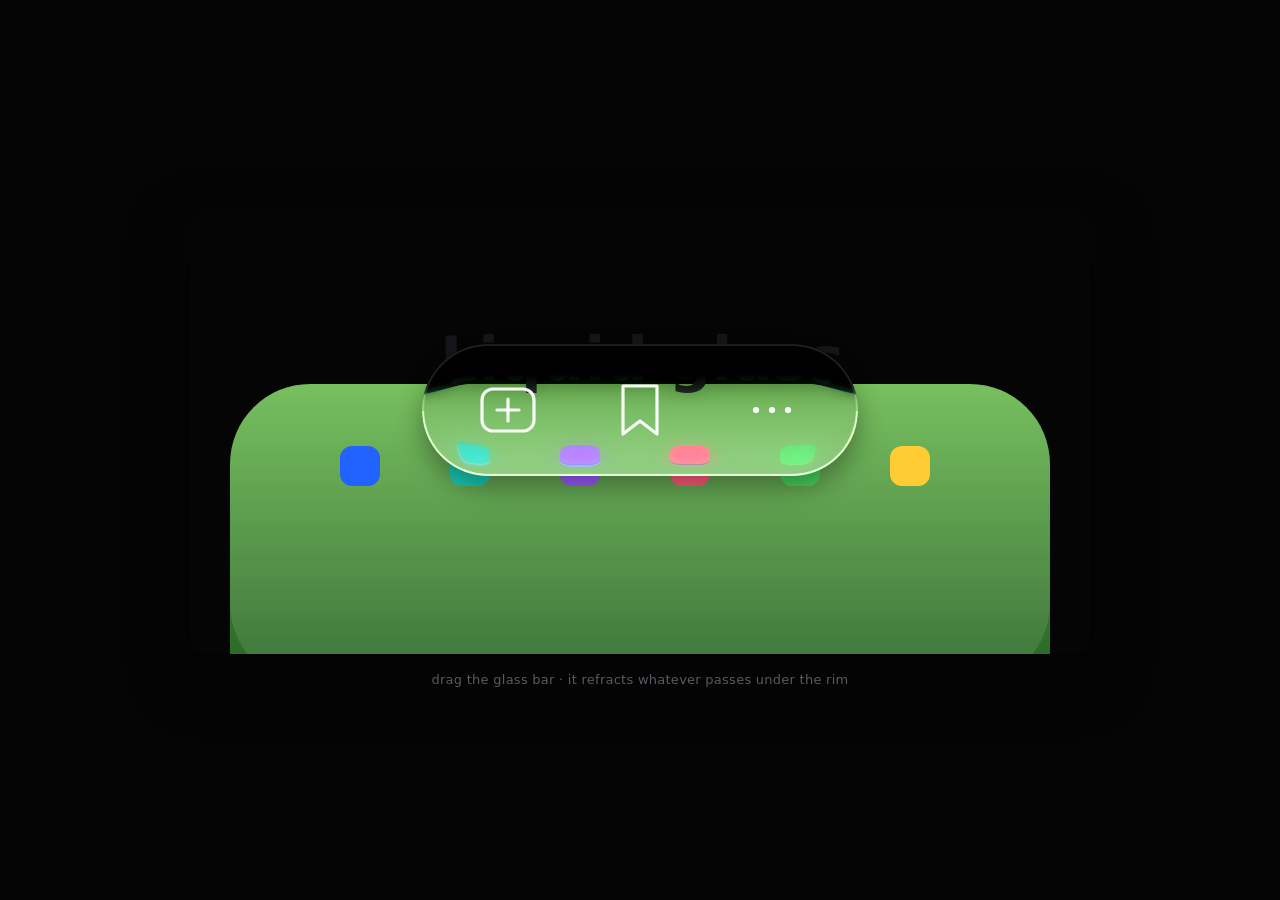
==== liquid-glass/toolbar-refract.html @ 43bfb882 "Add web liquid-glass pill with real EDGE refraction Since CC Glass isn't available in the user's AE," ====
<!DOCTYPE html>
<html lang="en">
<head>
<meta charset="UTF-8">
<meta name="viewport" content="width=device-width, initial-scale=1.0">
<title>Liquid Glass — edge refraction</title>
<style>
  html,body{margin:0;height:100%;background:#050505;display:grid;place-items:center;
    font-family:-apple-system,"SF Pro Display",system-ui,sans-serif;}
  .wrap{text-align:center}
  canvas{max-width:96vw;height:auto;border-radius:14px;cursor:grab;touch-action:none;
    box-shadow:0 20px 60px rgba(0,0,0,.5)}
  canvas:active{cursor:grabbing}
  .hint{color:#5a5a62;font-size:13px;margin-top:14px;letter-spacing:.02em}
</style>
</head>
<body>
  <div class="wrap">
    <canvas id="c" width="900" height="440"></canvas>
    <div class="hint">drag the glass bar &middot; it refracts whatever passes under the rim</div>
  </div>

  <script src="glass.js"></script>
  <script>
  const W = 900, H = 440;
  const canvas = document.getElementById('c');
  const ctx = canvas.getContext('2d');

  // ---- background scene (drawn once) ----
  const bgCanvas = document.createElement('canvas'); bgCanvas.width = W; bgCanvas.height = H;
  const b = bgCanvas.getContext('2d');
  function roundRect(c,x,y,w,h,r){c.beginPath();c.moveTo(x+r,y);c.arcTo(x+w,y,x+w,y+h,r);
    c.arcTo(x+w,y+h,x,y+h,r);c.arcTo(x,y+h,x,y,r);c.arcTo(x,y,x+w,y,r);c.closePath();}
  function drawScene(){
    b.fillStyle='#050505'; b.fillRect(0,0,W,H);
    // green card
    const g=b.createLinearGradient(0,150,0,H); g.addColorStop(0,'#6cbd4f'); g.addColorStop(1,'#2c6b27');
    b.fillStyle=g; roundRect(b,40,170,820,500,80); b.fill();
    b.fillStyle='rgba(255,255,255,.10)'; roundRect(b,40,170,820,300,80); b.fill();
    // wordmark + chips (stuff to refract)
    b.fillStyle='#15151a'; b.font='800 60px -apple-system,system-ui,sans-serif'; b.textBaseline='middle';
    b.fillText('Liquid glass', 250, 150);
    const chips=['#2262ff','#18c8b4','#9a5aff','#ff5a78','#46d25a','#ffcc33'];
    chips.forEach((c,i)=>{b.fillStyle=c;roundRect(b,150+i*110,232,40,40,12);b.fill();});
  }
  drawScene();
  const bgData = b.getImageData(0,0,W,H).data;

  // ---- one-time blur for the frost ----
  function boxBlur(src,radius,passes){
    let cur=Float64Array.from(src);
    const idx=(x,y)=>(y*W+x)*4, cl=(v,a,z)=>v<a?a:v>z?z:v;
    for(let p=0;p<passes;p++){const tmp=new Float64Array(cur.length),o=new Float64Array(cur.length);
      for(let y=0;y<H;y++)for(let c=0;c<4;c++){let acc=0;const n=radius*2+1;for(let x=-radius;x<=radius;x++)acc+=cur[idx(cl(x,0,W-1),y)+c];
        for(let x=0;x<W;x++){tmp[idx(x,y)+c]=acc/n;acc+=cur[idx(cl(x+radius+1,0,W-1),y)+c]-cur[idx(cl(x-radius,0,W-1),y)+c];}}
      for(let x=0;x<W;x++)for(let c=0;c<4;c++){let acc=0;const n=radius*2+1;for(let y=-radius;y<=radius;y++)acc+=tmp[idx(x,cl(y,0,H-1))+c];
        for(let y=0;y<H;y++){o[idx(x,y)+c]=acc/n;acc+=tmp[idx(x,cl(y+radius+1,0,H-1))+c]-tmp[idx(x,cl(y-radius,0,H-1))+c];}}cur=o;}
    const out=new Uint8ClampedArray(cur.length); for(let i=0;i<cur.length;i++)out[i]=cur[i]; return out;
  }
  const blurred = boxBlur(bgData, 9, 3);

  // ---- glass state ----
  const cap = {cx:450, cy:196, w:436, h:132, r:66};
  const outImg = ctx.createImageData(W,H);
  const tmp = document.createElement('canvas'); tmp.width=W; tmp.height=H; const tctx=tmp.getContext('2d');

  function drawIcons(cx,cy){
    ctx.save(); ctx.strokeStyle='rgba(255,255,255,.95)'; ctx.fillStyle='rgba(255,255,255,.95)';
    ctx.lineWidth=3.2; ctx.lineCap='round'; ctx.lineJoin='round';
    const X=[cx-132,cx,cx+132];
    // add
    roundRect(ctx,X[0]-26,cy-21,52,42,11); ctx.stroke();
    ctx.beginPath();ctx.moveTo(X[0]-11,cy);ctx.lineTo(X[0]+11,cy);ctx.moveTo(X[0],cy-11);ctx.lineTo(X[0],cy+11);ctx.stroke();
    // bookmark
    ctx.beginPath();ctx.moveTo(X[1]-17,cy-24);ctx.lineTo(X[1]+17,cy-24);ctx.lineTo(X[1]+17,cy+24);
    ctx.lineTo(X[1],cy+11);ctx.lineTo(X[1]-17,cy+24);ctx.closePath();ctx.stroke();
    // more
    for(const dx of [-16,0,16]){ctx.beginPath();ctx.arc(X[2]+dx,cy,3.1,0,7);ctx.fill();}
    ctx.restore();
  }

  function frame(){
    ctx.clearRect(0,0,W,H);
    ctx.drawImage(bgCanvas,0,0);
    // drop shadow
    ctx.save(); ctx.filter='blur(12px)'; ctx.fillStyle='rgba(0,0,0,.32)';
    roundRect(ctx,cap.cx-cap.w/2,cap.cy-cap.h/2+12,cap.w,cap.h,cap.r); ctx.fill(); ctx.restore();
    // refraction
    outImg.data.fill(0);
    LiquidGlass.render(bgData, blurred, outImg.data, W, H, cap, {});
    tctx.putImageData(outImg,0,0);
    ctx.drawImage(tmp,0,0);
    // icons on top
    drawIcons(cap.cx,cap.cy);
    requestAnimationFrame(frame);
  }
  requestAnimationFrame(frame);

  // ---- drag ----
  let drag=null;
  function local(e){const r=canvas.getBoundingClientRect();return [ (e.clientX-r.left)*(W/r.width), (e.clientY-r.top)*(H/r.height) ];}
  canvas.addEventListener('pointerdown',e=>{const [x,y]=local(e);
    if(LiquidGlass.rrSDF(x,y,cap.cx,cap.cy,cap.w,cap.h,cap.r)<=2){drag={ox:x-cap.cx,oy:y-cap.cy};canvas.setPointerCapture(e.pointerId);}});
  canvas.addEventListener('pointermove',e=>{if(!drag)return;const [x,y]=local(e);
    cap.cx=Math.max(cap.w/2,Math.min(W-cap.w/2,x-drag.ox)); cap.cy=Math.max(cap.h/2,Math.min(H-cap.h/2,y-drag.oy));});
  canvas.addEventListener('pointerup',()=>drag=null);
  </script>
</body>
</html>
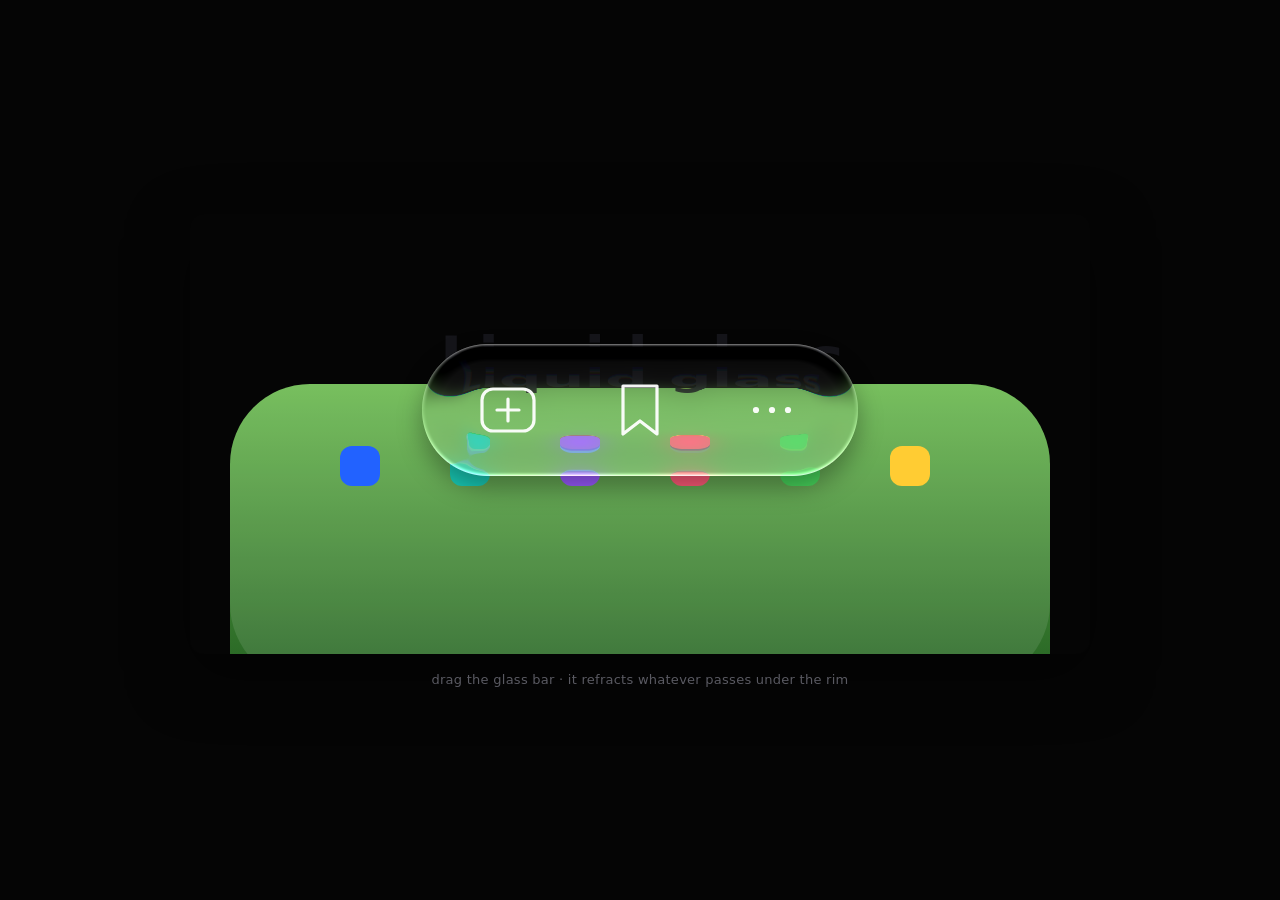
==== commit 9e4b1284: "Liquid glass: normal-based reflections on all edges + stronger frost Reflections now derive from the" ====
--- a/liquid-glass/toolbar-refract.html
+++ b/liquid-glass/toolbar-refract.html
@@ -57,7 +57,7 @@
         for(let y=0;y<H;y++){o[idx(x,y)+c]=acc/n;acc+=tmp[idx(x,cl(y+radius+1,0,H-1))+c]-tmp[idx(x,cl(y-radius,0,H-1))+c];}}cur=o;}
     const out=new Uint8ClampedArray(cur.length); for(let i=0;i<cur.length;i++)out[i]=cur[i]; return out;
   }
-  const blurred = boxBlur(bgData, 9, 3);
+  const blurred = boxBlur(bgData, 14, 3);
 
   // ---- glass state ----
   const cap = {cx:450, cy:196, w:436, h:132, r:66};
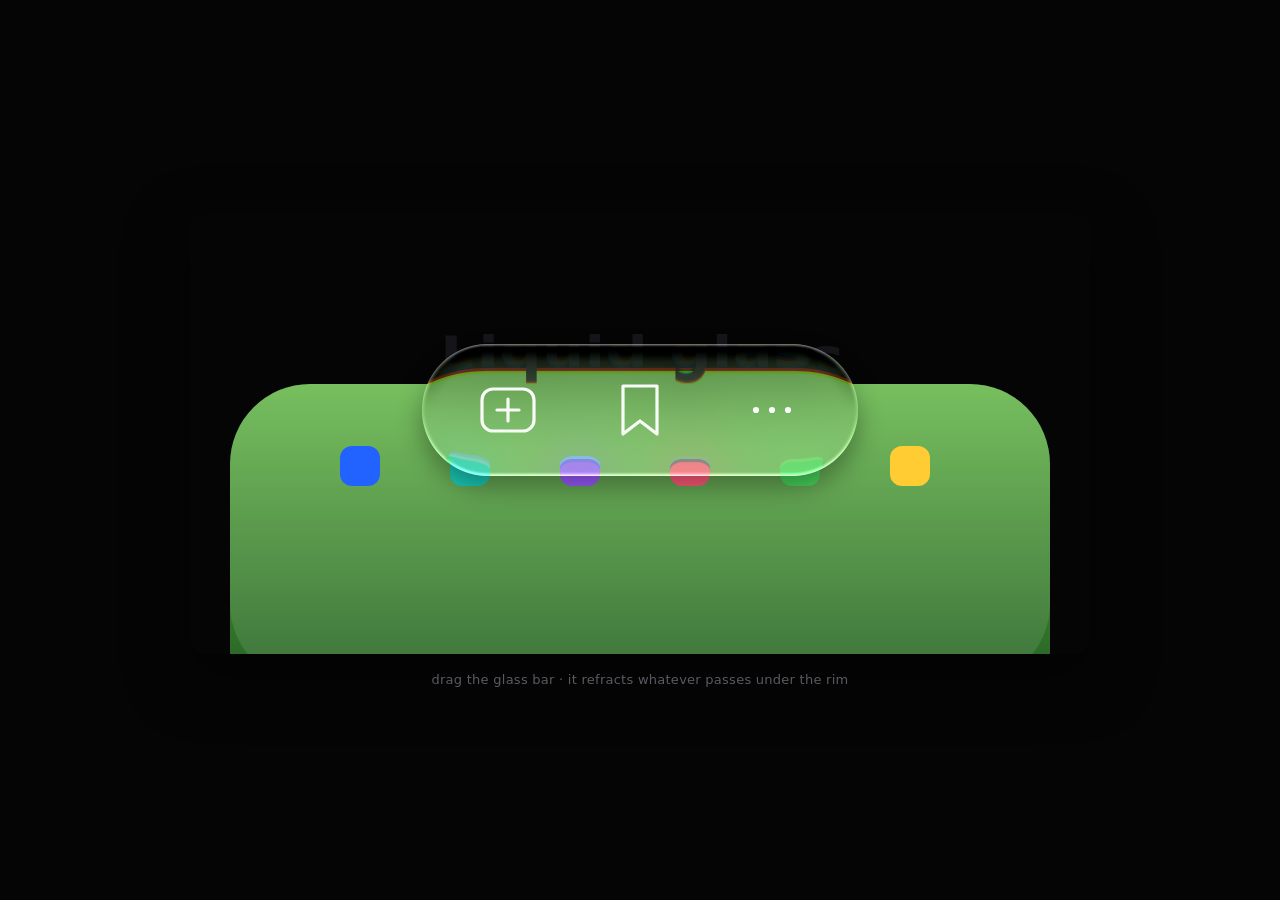
==== commit 970c4e3b: "Add frosted blur + chromatic colour to the liked lens version Based on the lens-magnification glass " ====
--- a/liquid-glass/toolbar-refract.html
+++ b/liquid-glass/toolbar-refract.html
@@ -57,7 +57,7 @@
         for(let y=0;y<H;y++){o[idx(x,y)+c]=acc/n;acc+=tmp[idx(x,cl(y+radius+1,0,H-1))+c]-tmp[idx(x,cl(y-radius,0,H-1))+c];}}cur=o;}
     const out=new Uint8ClampedArray(cur.length); for(let i=0;i<cur.length;i++)out[i]=cur[i]; return out;
   }
-  const blurred = boxBlur(bgData, 14, 3);
+  const blurred = boxBlur(bgData, 22, 3);
 
   // ---- glass state ----
   const cap = {cx:450, cy:196, w:436, h:132, r:66};
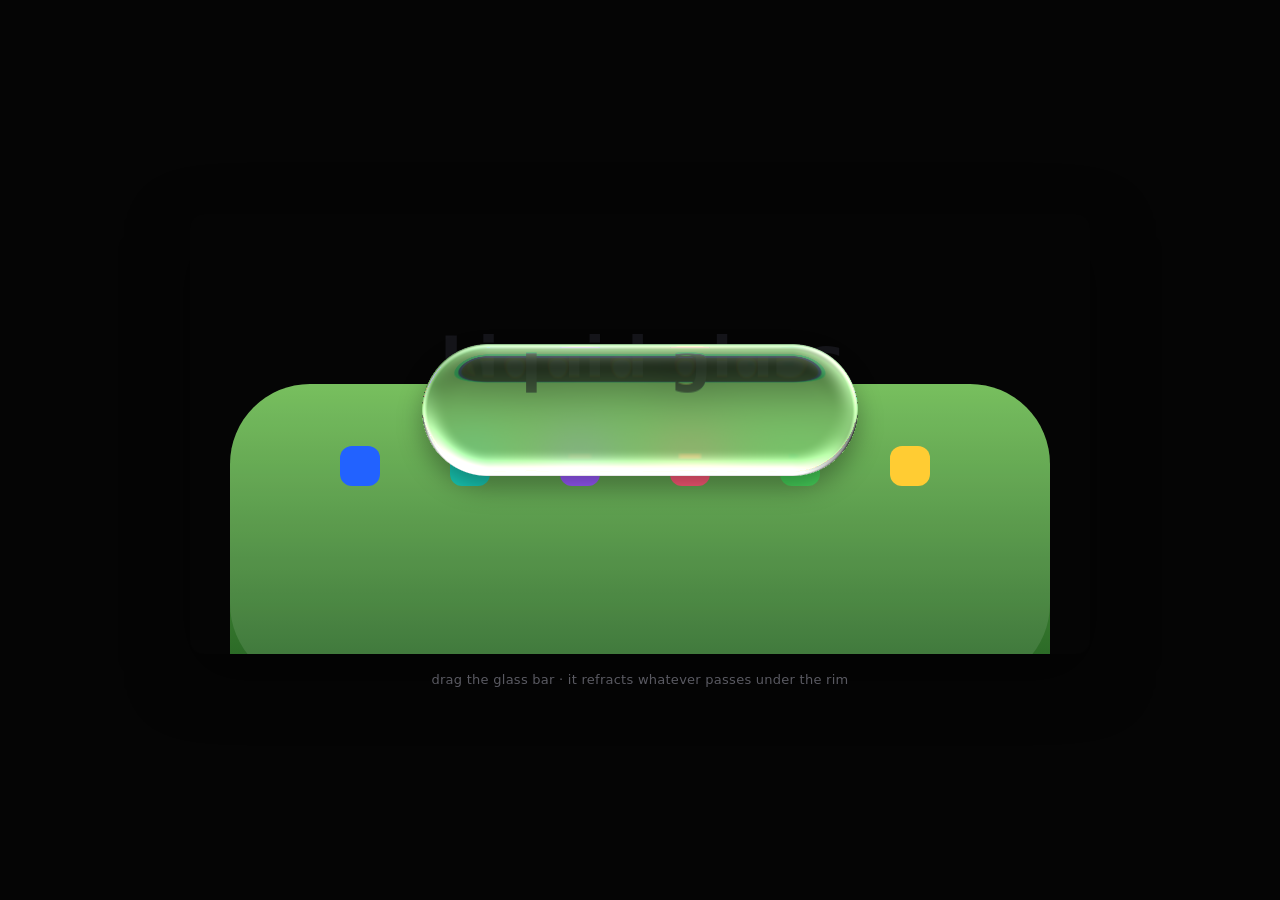
==== commit ba291fd9: "Toolbar HTML: remove the 3 icons, increase frost blur Drop the add/bookmark/more icon drawing and bu" ====
--- a/liquid-glass/toolbar-refract.html
+++ b/liquid-glass/toolbar-refract.html
@@ -57,7 +57,7 @@
         for(let y=0;y<H;y++){o[idx(x,y)+c]=acc/n;acc+=tmp[idx(x,cl(y+radius+1,0,H-1))+c]-tmp[idx(x,cl(y-radius,0,H-1))+c];}}cur=o;}
     const out=new Uint8ClampedArray(cur.length); for(let i=0;i<cur.length;i++)out[i]=cur[i]; return out;
   }
-  const blurred = boxBlur(bgData, 22, 3);
+  const blurred = boxBlur(bgData, 26, 3);
 
   // ---- glass state ----
   const cap = {cx:450, cy:196, w:436, h:132, r:66};
@@ -87,11 +87,9 @@
     roundRect(ctx,cap.cx-cap.w/2,cap.cy-cap.h/2+12,cap.w,cap.h,cap.r); ctx.fill(); ctx.restore();
     // refraction
     outImg.data.fill(0);
-    LiquidGlass.render(bgData, blurred, outImg.data, W, H, cap, {});
+    LiquidGlass.render(bgData, blurred, outImg.data, W, H, cap, { frost: 0.58 });
     tctx.putImageData(outImg,0,0);
     ctx.drawImage(tmp,0,0);
-    // icons on top
-    drawIcons(cap.cx,cap.cy);
     requestAnimationFrame(frame);
   }
   requestAnimationFrame(frame);
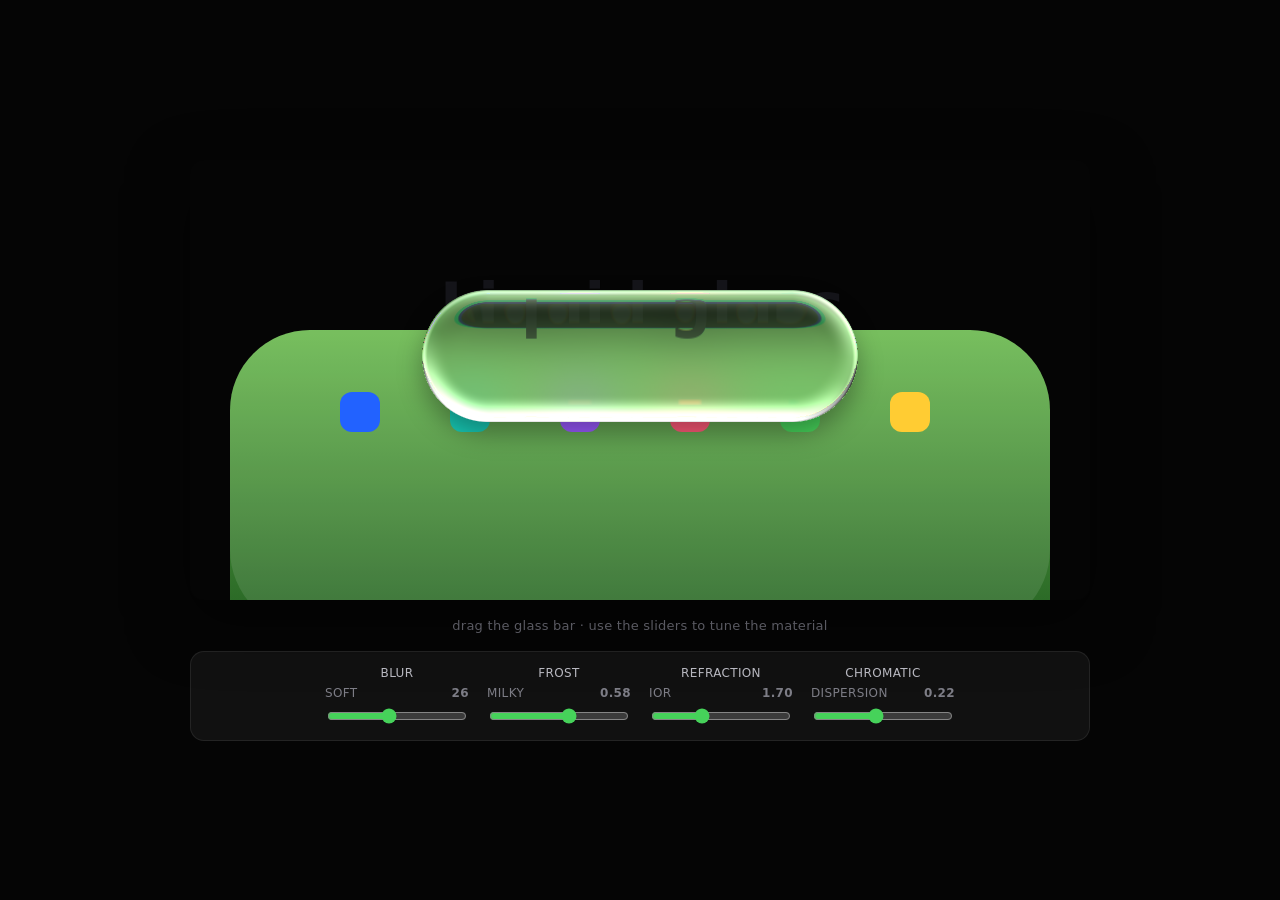
==== commit 7b40a408: "Add live control bar to the glass toolbar page Sliders under the canvas to tune the material in real" ====
--- a/liquid-glass/toolbar-refract.html
+++ b/liquid-glass/toolbar-refract.html
@@ -12,12 +12,29 @@
     box-shadow:0 20px 60px rgba(0,0,0,.5)}
   canvas:active{cursor:grabbing}
   .hint{color:#5a5a62;font-size:13px;margin-top:14px;letter-spacing:.02em}
+  .controls{display:flex;flex-wrap:wrap;justify-content:center;gap:18px;margin-top:18px;
+    padding:14px 18px;border-radius:14px;background:rgba(255,255,255,.05);
+    border:1px solid rgba(255,255,255,.08)}
+  .controls label{display:flex;flex-direction:column;gap:6px;color:#b8b8c0;font-size:12px;
+    letter-spacing:.03em;text-transform:uppercase;min-width:130px}
+  .controls .row{display:flex;justify-content:space-between;color:#7d7d86}
+  .controls input[type=range]{width:140px;accent-color:#46d25a;cursor:pointer}
 </style>
 </head>
 <body>
   <div class="wrap">
     <canvas id="c" width="900" height="440"></canvas>
-    <div class="hint">drag the glass bar &middot; it refracts whatever passes under the rim</div>
+    <div class="hint">drag the glass bar &middot; use the sliders to tune the material</div>
+    <div class="controls">
+      <label>Blur <div class="row"><span>soft</span><b id="blurv">26</b></div>
+        <input type="range" id="blur" min="0" max="60" step="1" value="26"></label>
+      <label>Frost <div class="row"><span>milky</span><b id="frostv">0.58</b></div>
+        <input type="range" id="frost" min="0" max="1" step="0.02" value="0.58"></label>
+      <label>Refraction <div class="row"><span>IOR</span><b id="iorv">1.70</b></div>
+        <input type="range" id="ior" min="1" max="3" step="0.05" value="1.7"></label>
+      <label>Chromatic <div class="row"><span>dispersion</span><b id="cav">0.22</b></div>
+        <input type="range" id="ca" min="0" max="0.5" step="0.01" value="0.22"></label>
+    </div>
   </div>
 
   <script src="glass.js"></script>
@@ -57,7 +74,8 @@
         for(let y=0;y<H;y++){o[idx(x,y)+c]=acc/n;acc+=tmp[idx(x,cl(y+radius+1,0,H-1))+c]-tmp[idx(x,cl(y-radius,0,H-1))+c];}}cur=o;}
     const out=new Uint8ClampedArray(cur.length); for(let i=0;i<cur.length;i++)out[i]=cur[i]; return out;
   }
-  const blurred = boxBlur(bgData, 26, 3);
+  const state = { blur: 26, frost: 0.58, ior: 1.7, ca: 0.22 };
+  let blurred = boxBlur(bgData, state.blur, 3);
 
   // ---- glass state ----
   const cap = {cx:450, cy:196, w:436, h:132, r:66};
@@ -87,12 +105,24 @@
     roundRect(ctx,cap.cx-cap.w/2,cap.cy-cap.h/2+12,cap.w,cap.h,cap.r); ctx.fill(); ctx.restore();
     // refraction
     outImg.data.fill(0);
-    LiquidGlass.render(bgData, blurred, outImg.data, W, H, cap, { frost: 0.58 });
+    LiquidGlass.render(bgData, blurred, outImg.data, W, H, cap, { frost: state.frost, ior: state.ior, ca: state.ca });
     tctx.putImageData(outImg,0,0);
     ctx.drawImage(tmp,0,0);
     requestAnimationFrame(frame);
   }
   requestAnimationFrame(frame);
+
+  // ---- control sliders ----
+  function bind(id, key, after){
+    const el=document.getElementById(id), out=document.getElementById(id+'v');
+    el.addEventListener('input', ()=>{
+      state[key]=parseFloat(el.value);
+      out.textContent = (key==='blur') ? el.value : parseFloat(el.value).toFixed(2);
+      if(after) after();
+    });
+  }
+  bind('blur','blur', ()=>{ blurred = boxBlur(bgData, state.blur, 3); });
+  bind('frost','frost'); bind('ior','ior'); bind('ca','ca');
 
   // ---- drag ----
   let drag=null;
